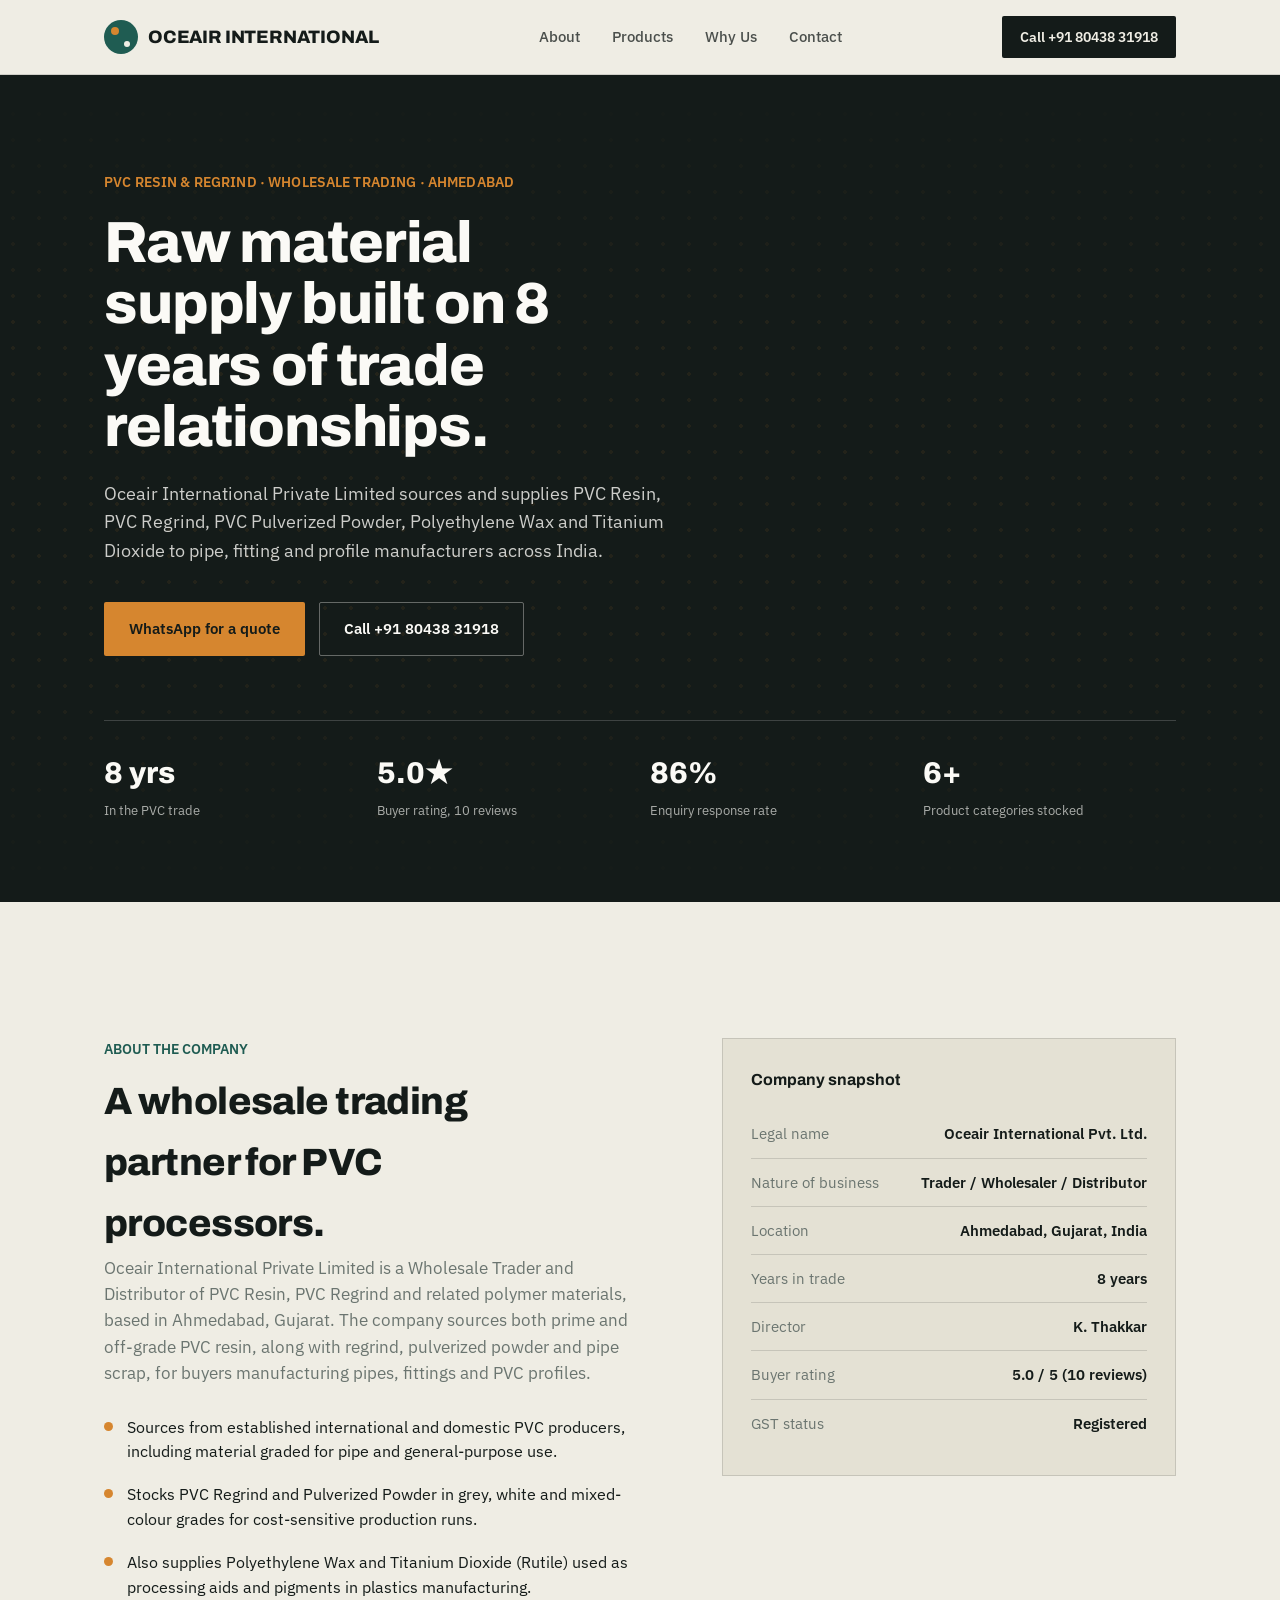
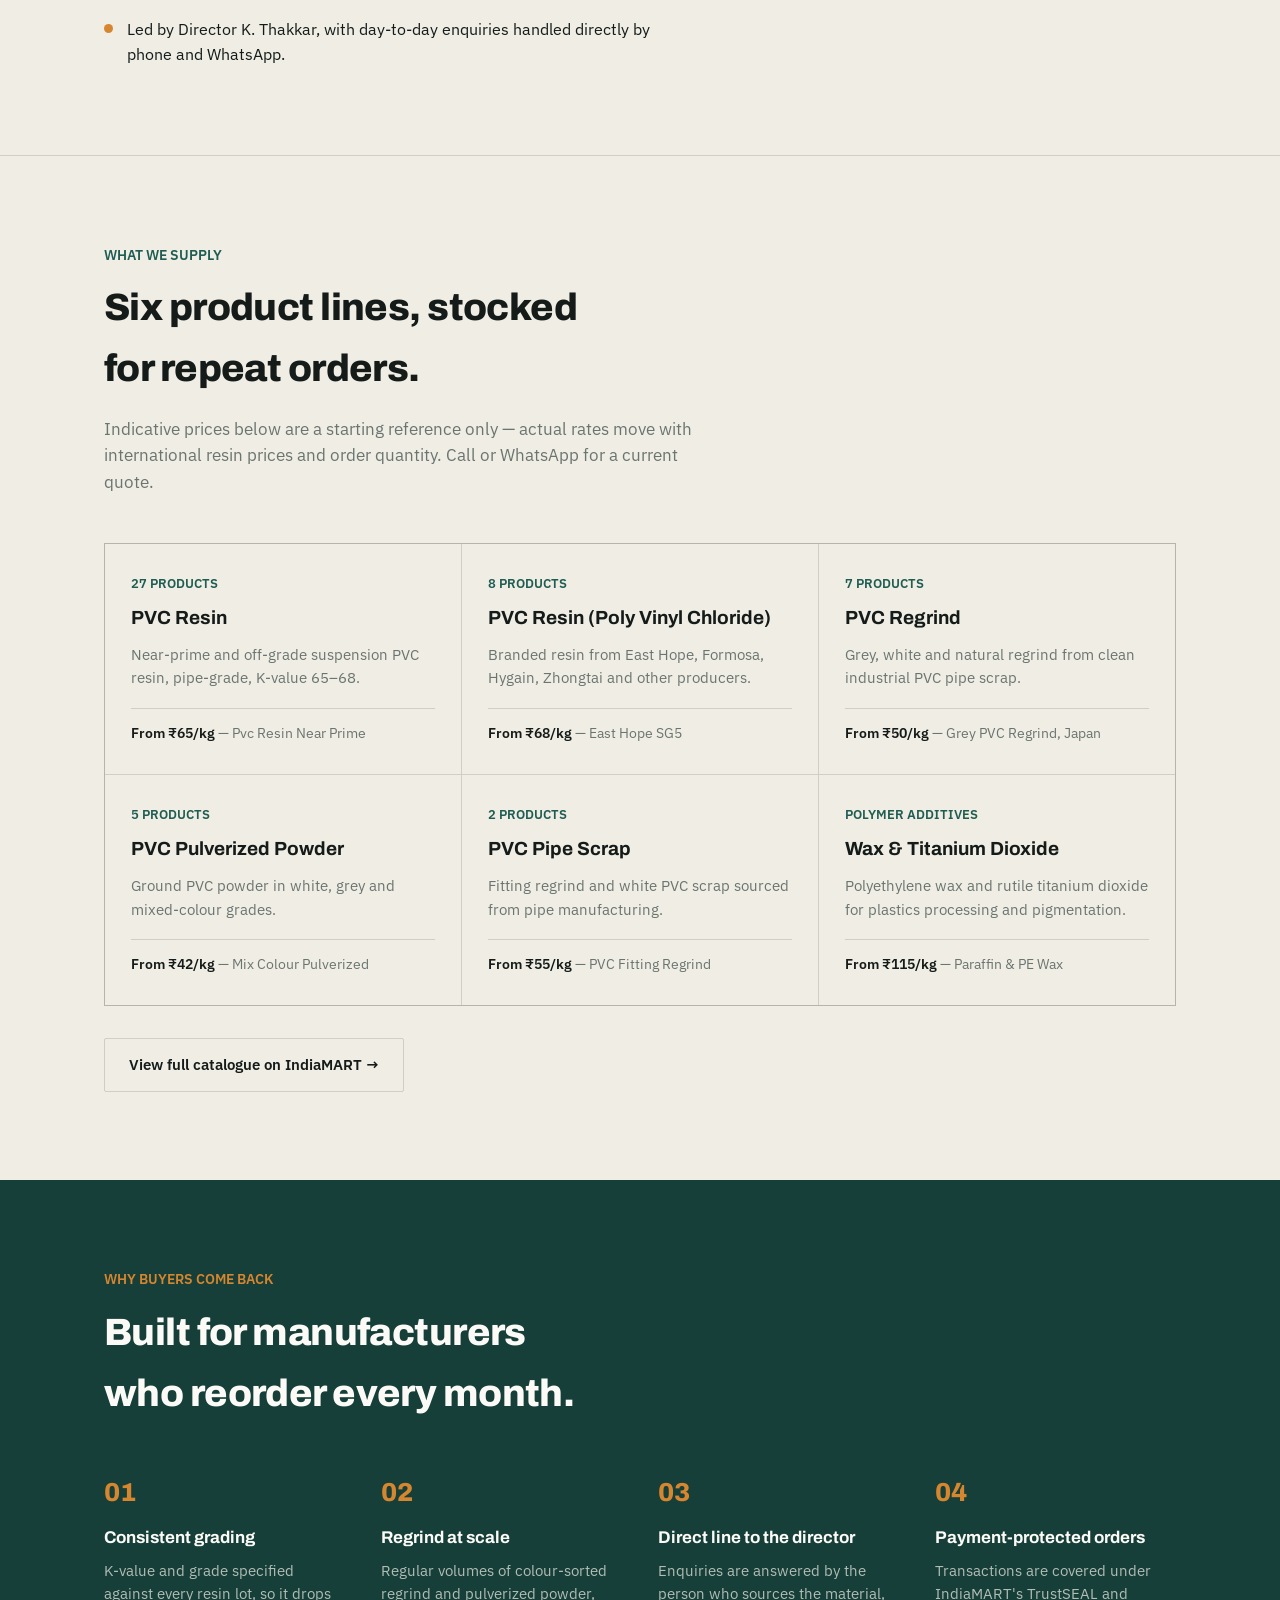
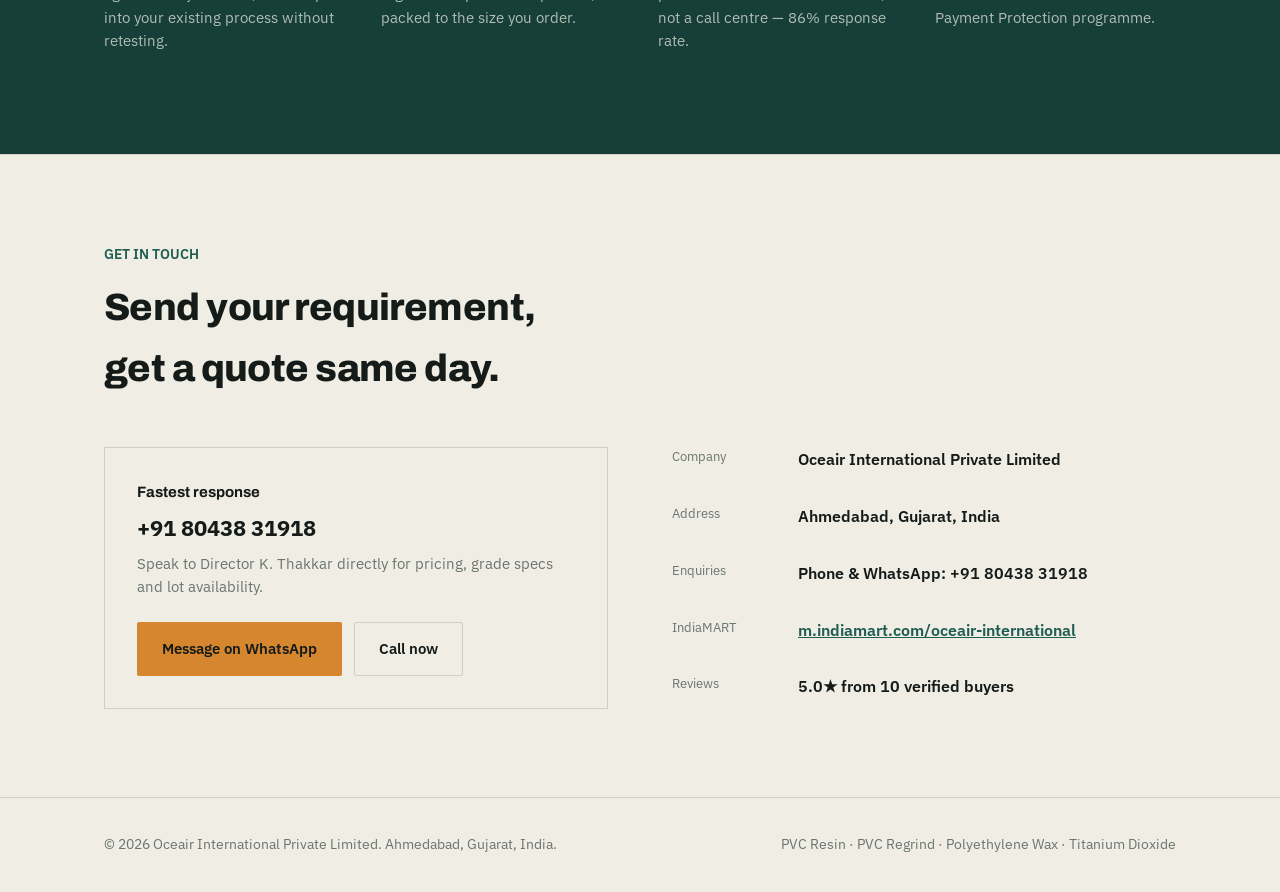
==== index.html @ 1bbd261e "Add files via upload" ====
<!DOCTYPE html>
<html lang="en">
<head>
<meta charset="UTF-8">
<meta name="viewport" content="width=device-width, initial-scale=1">
<title>Oceair International Private Limited | PVC Resin &amp; Regrind Supplier, Ahmedabad</title>
<meta name="description" content="Oceair International Private Limited — Ahmedabad-based trader and wholesale distributor of PVC Resin, PVC Regrind, PVC Pulverized, Polyethylene Wax and Titanium Dioxide. 8 years in the trade.">
<link rel="preconnect" href="https://fonts.googleapis.com">
<link rel="preconnect" href="https://fonts.gstatic.com" crossorigin>
<link href="https://fonts.googleapis.com/css2?family=Archivo:wght@600;700;800;900&family=IBM+Plex+Sans:wght@400;500;600;700&display=swap" rel="stylesheet">
<style>
  :root{
    --ink:#141B19;
    --paper:#EFEDE4;
    --paper-2:#E4E1D4;
    --teal:#1F5C52;
    --teal-dark:#153F38;
    --amber:#D6862F;
    --steel:#6B7570;
    --line: rgba(20,27,25,0.14);
    --max: 1120px;
  }
  *{box-sizing:border-box;}
  html{scroll-behavior:smooth;}
  body{
    margin:0;
    background:var(--paper);
    color:var(--ink);
    font-family:"IBM Plex Sans", Arial, sans-serif;
    font-size:16px;
    line-height:1.6;
    -webkit-font-smoothing:antialiased;
  }
  h1,h2,h3,.eyebrow-num{
    font-family:"Archivo", Arial, sans-serif;
    margin:0;
  }
  a{color:inherit;}
  img{max-width:100%;display:block;}
  .wrap{max-width:var(--max); margin:0 auto; padding:0 24px;}
  .section{padding:88px 0;}
  .section-tight{padding:56px 0;}
  .divider{border:none; border-top:1px solid var(--line); margin:0;}

  /* ---------- Header ---------- */
  header{
    position:sticky; top:0; z-index:50;
    background:rgba(239,237,228,0.92);
    backdrop-filter:blur(6px);
    border-bottom:1px solid var(--line);
  }
  .nav{
    max-width:var(--max); margin:0 auto; padding:16px 24px;
    display:flex; align-items:center; justify-content:space-between;
  }
  .brand{
    display:flex; align-items:center; gap:10px;
    font-family:"Archivo", Arial, sans-serif;
    font-weight:800; font-size:18px; letter-spacing:-0.01em;
    text-decoration:none; color:var(--ink);
  }
  .brand-mark{
    width:34px; height:34px; border-radius:50%;
    background:var(--teal);
    position:relative; flex-shrink:0;
  }
  .brand-mark::before, .brand-mark::after{
    content:""; position:absolute; border-radius:50%; background:var(--amber);
  }
  .brand-mark::before{ width:8px; height:8px; top:7px; left:7px; }
  .brand-mark::after{ width:6px; height:6px; bottom:7px; right:8px; background:var(--paper);}
  .navlinks{display:flex; gap:32px; font-size:15px; font-weight:500;}
  .navlinks a{text-decoration:none; color:var(--ink); opacity:0.75; transition:opacity .15s;}
  .navlinks a:hover{opacity:1;}
  .nav-cta{
    display:inline-flex; align-items:center; gap:8px;
    background:var(--ink); color:var(--paper);
    padding:10px 18px; border-radius:2px; font-weight:600; font-size:14px;
    text-decoration:none; white-space:nowrap;
  }
  .menu-btn{display:none; background:none; border:none; cursor:pointer; padding:4px;}
  .menu-btn span{display:block; width:22px; height:2px; background:var(--ink); margin:5px 0;}

  /* ---------- Hero ---------- */
  .hero{
    background:var(--ink); color:var(--paper);
    position:relative; overflow:hidden;
    padding:96px 0 80px;
  }
  .hero::before{
    content:"";
    position:absolute; inset:0;
    background-image: radial-gradient(rgba(214,134,47,0.55) 1.6px, transparent 1.6px);
    background-size: 26px 26px;
    opacity:0.14;
    mask-image: linear-gradient(to bottom, transparent, black 30%, black 70%, transparent);
  }
  .hero-inner{position:relative; max-width:var(--max); margin:0 auto; padding:0 24px;}
  .hero-tag{
    font-size:14px; font-weight:600; color:var(--amber);
    letter-spacing:0.01em; margin-bottom:18px;
  }
  .hero h1{
    font-size:clamp(34px, 5.4vw, 58px);
    font-weight:800; line-height:1.06; letter-spacing:-0.02em;
    max-width:15ch; color:#FBFAF6;
  }
  .hero p.lead{
    margin-top:22px; font-size:18px; max-width:52ch; color:rgba(251,250,246,0.8);
  }
  .hero-actions{display:flex; gap:14px; margin-top:36px; flex-wrap:wrap;}
  .btn{
    display:inline-flex; align-items:center; gap:8px;
    padding:14px 24px; border-radius:2px; font-weight:600; font-size:15px;
    text-decoration:none; border:1px solid transparent; cursor:pointer;
  }
  .btn-primary{background:var(--amber); color:var(--ink);}
  .btn-primary:hover{background:#c3781f;}
  .btn-outline{border-color:rgba(251,250,246,0.35); color:#FBFAF6;}
  .btn-outline:hover{border-color:#FBFAF6;}
  .hero-stats{
    margin-top:64px; display:grid; grid-template-columns:repeat(4,1fr);
    border-top:1px solid rgba(251,250,246,0.18); padding-top:28px; gap:20px;
  }
  .stat-num{font-family:"Archivo",sans-serif; font-weight:800; font-size:30px; color:#FBFAF6;}
  .stat-label{font-size:13px; color:rgba(251,250,246,0.65); margin-top:4px;}

  /* ---------- Section headings ---------- */
  .kicker{
    font-size:14px; font-weight:600; color:var(--teal); margin-bottom:12px;
  }
  .section h2{
    font-size:clamp(26px, 3.4vw, 38px); font-weight:800; letter-spacing:-0.015em; max-width:20ch;
  }
  .section .desc{margin-top:16px; max-width:60ch; color:var(--steel); font-size:16.5px;}

  /* ---------- About ---------- */
  .about-grid{
    display:grid; grid-template-columns:1.1fr 0.9fr; gap:64px; margin-top:48px; align-items:start;
  }
  .about-grid .desc{margin-top:0;}
  .about-points{list-style:none; margin:28px 0 0; padding:0; display:grid; gap:18px;}
  .about-points li{
    display:flex; gap:14px; font-size:15.5px; color:var(--ink);
  }
  .about-points .dot{
    flex-shrink:0; width:9px; height:9px; border-radius:50%; background:var(--amber); margin-top:7px;
  }
  .credential-box{
    border:1px solid var(--line); padding:28px; background:var(--paper-2);
  }
  .credential-box h3{font-size:16px; font-weight:700; margin-bottom:18px;}
  .credential-row{
    display:flex; justify-content:space-between; padding:12px 0; border-top:1px solid var(--line);
    font-size:14.5px;
  }
  .credential-row:first-of-type{border-top:none;}
  .credential-row span:first-child{color:var(--steel);}
  .credential-row span:last-child{font-weight:600; text-align:right;}

  /* ---------- Products ---------- */
  .product-grid{
    margin-top:48px; display:grid; grid-template-columns:repeat(3,1fr); gap:1px;
    background:var(--line); border:1px solid var(--line);
  }
  .product-card{background:var(--paper); padding:30px 26px;}
  .product-card .cat-count{font-size:13px; color:var(--teal); font-weight:600;}
  .product-card h3{font-size:19px; font-weight:700; margin-top:8px;}
  .product-card p{font-size:14.5px; color:var(--steel); margin-top:10px; min-height:44px;}
  .product-card .price-from{
    margin-top:18px; font-size:13.5px; color:var(--ink); font-weight:600;
    border-top:1px solid var(--line); padding-top:14px;
  }
  .product-card .price-from em{
    font-style:normal; color:var(--steel); font-weight:400;
  }

  /* ---------- Why us ---------- */
  .why-band{background:var(--teal-dark); color:var(--paper);}
  .why-grid{
    margin-top:48px; display:grid; grid-template-columns:repeat(4,1fr); gap:36px;
  }
  .why-band .kicker{color:var(--amber);}
  .why-band h2{color:#FBFAF6;}
  .why-item h3{font-size:17px; font-weight:700; color:#FBFAF6;}
  .why-item p{font-size:14.5px; color:rgba(239,237,228,0.72); margin-top:8px;}
  .why-item .why-num{
    font-family:"Archivo",sans-serif; font-weight:800; font-size:26px; color:var(--amber); margin-bottom:10px;
  }

  /* ---------- Contact ---------- */
  .contact-grid{
    margin-top:48px; display:grid; grid-template-columns:1fr 1fr; gap:64px;
  }
  .contact-card{border:1px solid var(--line); padding:32px;}
  .contact-card h3{font-size:15px; font-weight:700; text-transform:none; margin-bottom:6px;}
  .contact-card .big{font-size:22px; font-weight:700; margin-top:4px;}
  .contact-actions{display:flex; gap:12px; margin-top:24px; flex-wrap:wrap;}
  .contact-list{list-style:none; margin:0; padding:0; display:grid; gap:22px;}
  .contact-list li{display:flex; gap:16px;}
  .contact-list .label{font-size:13px; color:var(--steel); min-width:110px;}
  .contact-list .value{font-weight:600; font-size:15.5px;}

  footer{border-top:1px solid var(--line); padding:36px 0; font-size:13.5px; color:var(--steel);}
  .foot-row{display:flex; justify-content:space-between; align-items:center; flex-wrap:wrap; gap:12px;}

  @media (max-width: 860px){
    .navlinks{display:none;}
    .nav-cta{display:none;}
    .menu-btn{display:block;}
    .hero-stats{grid-template-columns:repeat(2,1fr); row-gap:24px;}
    .about-grid{grid-template-columns:1fr; gap:32px;}
    .product-grid{grid-template-columns:1fr;}
    .why-grid{grid-template-columns:1fr 1fr; row-gap:32px;}
    .contact-grid{grid-template-columns:1fr; gap:36px;}
    .section{padding:64px 0;}
  }
</style>
</head>
<body>

<header>
  <div class="nav">
    <a class="brand" href="#top">
      <span class="brand-mark"></span>
      OCEAIR INTERNATIONAL
    </a>
    <nav class="navlinks">
      <a href="#about">About</a>
      <a href="#products">Products</a>
      <a href="#why">Why Us</a>
      <a href="#contact">Contact</a>
    </nav>
    <a class="nav-cta" href="tel:+918043831918">Call +91 80438 31918</a>
    <button class="menu-btn" aria-label="Menu" onclick="document.getElementById('mnav').classList.toggle('open')">
      <span></span><span></span><span></span>
    </button>
  </div>
  <div id="mnav" style="display:none; border-top:1px solid var(--line); padding:16px 24px;">
    <div style="display:grid; gap:14px; font-weight:600;">
      <a href="#about">About</a>
      <a href="#products">Products</a>
      <a href="#why">Why Us</a>
      <a href="#contact">Contact</a>
      <a href="tel:+918043831918">Call +91 80438 31918</a>
    </div>
  </div>
</header>

<section class="hero" id="top">
  <div class="hero-inner">
    <div class="hero-tag">PVC RESIN &amp; REGRIND · WHOLESALE TRADING · AHMEDABAD</div>
    <h1>Raw material supply built on 8 years of trade relationships.</h1>
    <p class="lead">Oceair International Private Limited sources and supplies PVC Resin, PVC Regrind, PVC Pulverized Powder, Polyethylene Wax and Titanium Dioxide to pipe, fitting and profile manufacturers across India.</p>
    <div class="hero-actions">
      <a class="btn btn-primary" href="https://wa.me/918043831918" target="_blank" rel="noopener">WhatsApp for a quote</a>
      <a class="btn btn-outline" href="tel:+918043831918">Call +91 80438 31918</a>
    </div>
    <div class="hero-stats">
      <div>
        <div class="stat-num">8 yrs</div>
        <div class="stat-label">In the PVC trade</div>
      </div>
      <div>
        <div class="stat-num">5.0★</div>
        <div class="stat-label">Buyer rating, 10 reviews</div>
      </div>
      <div>
        <div class="stat-num">86%</div>
        <div class="stat-label">Enquiry response rate</div>
      </div>
      <div>
        <div class="stat-num">6+</div>
        <div class="stat-label">Product categories stocked</div>
      </div>
    </div>
  </div>
</section>

<section class="section" id="about">
  <div class="wrap">
    <div class="about-grid">
      <div>
        <div class="kicker">ABOUT THE COMPANY</div>
        <h2>A wholesale trading partner for PVC processors.</h2>
        <p class="desc">Oceair International Private Limited is a Wholesale Trader and Distributor of PVC Resin, PVC Regrind and related polymer materials, based in Ahmedabad, Gujarat. The company sources both prime and off-grade PVC resin, along with regrind, pulverized powder and pipe scrap, for buyers manufacturing pipes, fittings and PVC profiles.</p>
        <ul class="about-points">
          <li><span class="dot"></span> Sources from established international and domestic PVC producers, including material graded for pipe and general-purpose use.</li>
          <li><span class="dot"></span> Stocks PVC Regrind and Pulverized Powder in grey, white and mixed-colour grades for cost-sensitive production runs.</li>
          <li><span class="dot"></span> Also supplies Polyethylene Wax and Titanium Dioxide (Rutile) used as processing aids and pigments in plastics manufacturing.</li>
          <li><span class="dot"></span> Led by Director K. Thakkar, with day-to-day enquiries handled directly by phone and WhatsApp.</li>
        </ul>
      </div>
      <div class="credential-box">
        <h3>Company snapshot</h3>
        <div class="credential-row"><span>Legal name</span><span>Oceair International Pvt. Ltd.</span></div>
        <div class="credential-row"><span>Nature of business</span><span>Trader / Wholesaler / Distributor</span></div>
        <div class="credential-row"><span>Location</span><span>Ahmedabad, Gujarat, India</span></div>
        <div class="credential-row"><span>Years in trade</span><span>8 years</span></div>
        <div class="credential-row"><span>Director</span><span>K. Thakkar</span></div>
        <div class="credential-row"><span>Buyer rating</span><span>5.0 / 5 (10 reviews)</span></div>
        <div class="credential-row"><span>GST status</span><span>Registered</span></div>
      </div>
    </div>
  </div>
</section>

<hr class="divider">

<section class="section" id="products">
  <div class="wrap">
    <div class="kicker">WHAT WE SUPPLY</div>
    <h2>Six product lines, stocked for repeat orders.</h2>
    <p class="desc">Indicative prices below are a starting reference only — actual rates move with international resin prices and order quantity. Call or WhatsApp for a current quote.</p>

    <div class="product-grid">
      <div class="product-card">
        <div class="cat-count">27 PRODUCTS</div>
        <h3>PVC Resin</h3>
        <p>Near-prime and off-grade suspension PVC resin, pipe-grade, K-value 65–68.</p>
        <div class="price-from">From ₹65/kg <em>— Pvc Resin Near Prime</em></div>
      </div>
      <div class="product-card">
        <div class="cat-count">8 PRODUCTS</div>
        <h3>PVC Resin (Poly Vinyl Chloride)</h3>
        <p>Branded resin from East Hope, Formosa, Hygain, Zhongtai and other producers.</p>
        <div class="price-from">From ₹68/kg <em>— East Hope SG5</em></div>
      </div>
      <div class="product-card">
        <div class="cat-count">7 PRODUCTS</div>
        <h3>PVC Regrind</h3>
        <p>Grey, white and natural regrind from clean industrial PVC pipe scrap.</p>
        <div class="price-from">From ₹50/kg <em>— Grey PVC Regrind, Japan</em></div>
      </div>
      <div class="product-card">
        <div class="cat-count">5 PRODUCTS</div>
        <h3>PVC Pulverized Powder</h3>
        <p>Ground PVC powder in white, grey and mixed-colour grades.</p>
        <div class="price-from">From ₹42/kg <em>— Mix Colour Pulverized</em></div>
      </div>
      <div class="product-card">
        <div class="cat-count">2 PRODUCTS</div>
        <h3>PVC Pipe Scrap</h3>
        <p>Fitting regrind and white PVC scrap sourced from pipe manufacturing.</p>
        <div class="price-from">From ₹55/kg <em>— PVC Fitting Regrind</em></div>
      </div>
      <div class="product-card">
        <div class="cat-count">POLYMER ADDITIVES</div>
        <h3>Wax &amp; Titanium Dioxide</h3>
        <p>Polyethylene wax and rutile titanium dioxide for plastics processing and pigmentation.</p>
        <div class="price-from">From ₹115/kg <em>— Paraffin &amp; PE Wax</em></div>
      </div>
    </div>

    <div style="margin-top:32px;">
      <a class="btn btn-outline" style="border-color:var(--line); color:var(--ink);" href="https://m.indiamart.com/oceair-international/products.html" target="_blank" rel="noopener">View full catalogue on IndiaMART →</a>
    </div>
  </div>
</section>

<section class="why-band section" id="why">
  <div class="wrap">
    <div class="kicker">WHY BUYERS COME BACK</div>
    <h2>Built for manufacturers who reorder every month.</h2>
    <div class="why-grid">
      <div class="why-item">
        <div class="why-num">01</div>
        <h3>Consistent grading</h3>
        <p>K-value and grade specified against every resin lot, so it drops into your existing process without retesting.</p>
      </div>
      <div class="why-item">
        <div class="why-num">02</div>
        <h3>Regrind at scale</h3>
        <p>Regular volumes of colour-sorted regrind and pulverized powder, packed to the size you order.</p>
      </div>
      <div class="why-item">
        <div class="why-num">03</div>
        <h3>Direct line to the director</h3>
        <p>Enquiries are answered by the person who sources the material, not a call centre — 86% response rate.</p>
      </div>
      <div class="why-item">
        <div class="why-num">04</div>
        <h3>Payment-protected orders</h3>
        <p>Transactions are covered under IndiaMART's TrustSEAL and Payment Protection programme.</p>
      </div>
    </div>
  </div>
</section>

<hr class="divider">

<section class="section" id="contact">
  <div class="wrap">
    <div class="kicker">GET IN TOUCH</div>
    <h2>Send your requirement, get a quote same day.</h2>
    <div class="contact-grid">
      <div class="contact-card">
        <h3>Fastest response</h3>
        <div class="big">+91 80438 31918</div>
        <p style="color:var(--steel); font-size:14.5px; margin-top:6px;">Speak to Director K. Thakkar directly for pricing, grade specs and lot availability.</p>
        <div class="contact-actions">
          <a class="btn btn-primary" href="https://wa.me/918043831918" target="_blank" rel="noopener">Message on WhatsApp</a>
          <a class="btn btn-outline" style="border-color:var(--line); color:var(--ink);" href="tel:+918043831918">Call now</a>
        </div>
      </div>
      <ul class="contact-list">
        <li>
          <span class="label">Company</span>
          <span class="value">Oceair International Private Limited</span>
        </li>
        <li>
          <span class="label">Address</span>
          <span class="value">Ahmedabad, Gujarat, India</span>
        </li>
        <li>
          <span class="label">Enquiries</span>
          <span class="value">Phone &amp; WhatsApp: +91 80438 31918</span>
        </li>
        <li>
          <span class="label">IndiaMART</span>
          <span class="value"><a href="https://m.indiamart.com/oceair-international/" target="_blank" rel="noopener" style="color:var(--teal);">m.indiamart.com/oceair-international</a></span>
        </li>
        <li>
          <span class="label">Reviews</span>
          <span class="value">5.0★ from 10 verified buyers</span>
        </li>
      </ul>
    </div>
  </div>
</section>

<footer>
  <div class="wrap foot-row">
    <span>© <span id="yr"></span> Oceair International Private Limited. Ahmedabad, Gujarat, India.</span>
    <span>PVC Resin · PVC Regrind · Polyethylene Wax · Titanium Dioxide</span>
  </div>
</footer>

<script>
  document.getElementById('yr').textContent = new Date().getFullYear();
</script>
</body>
</html>
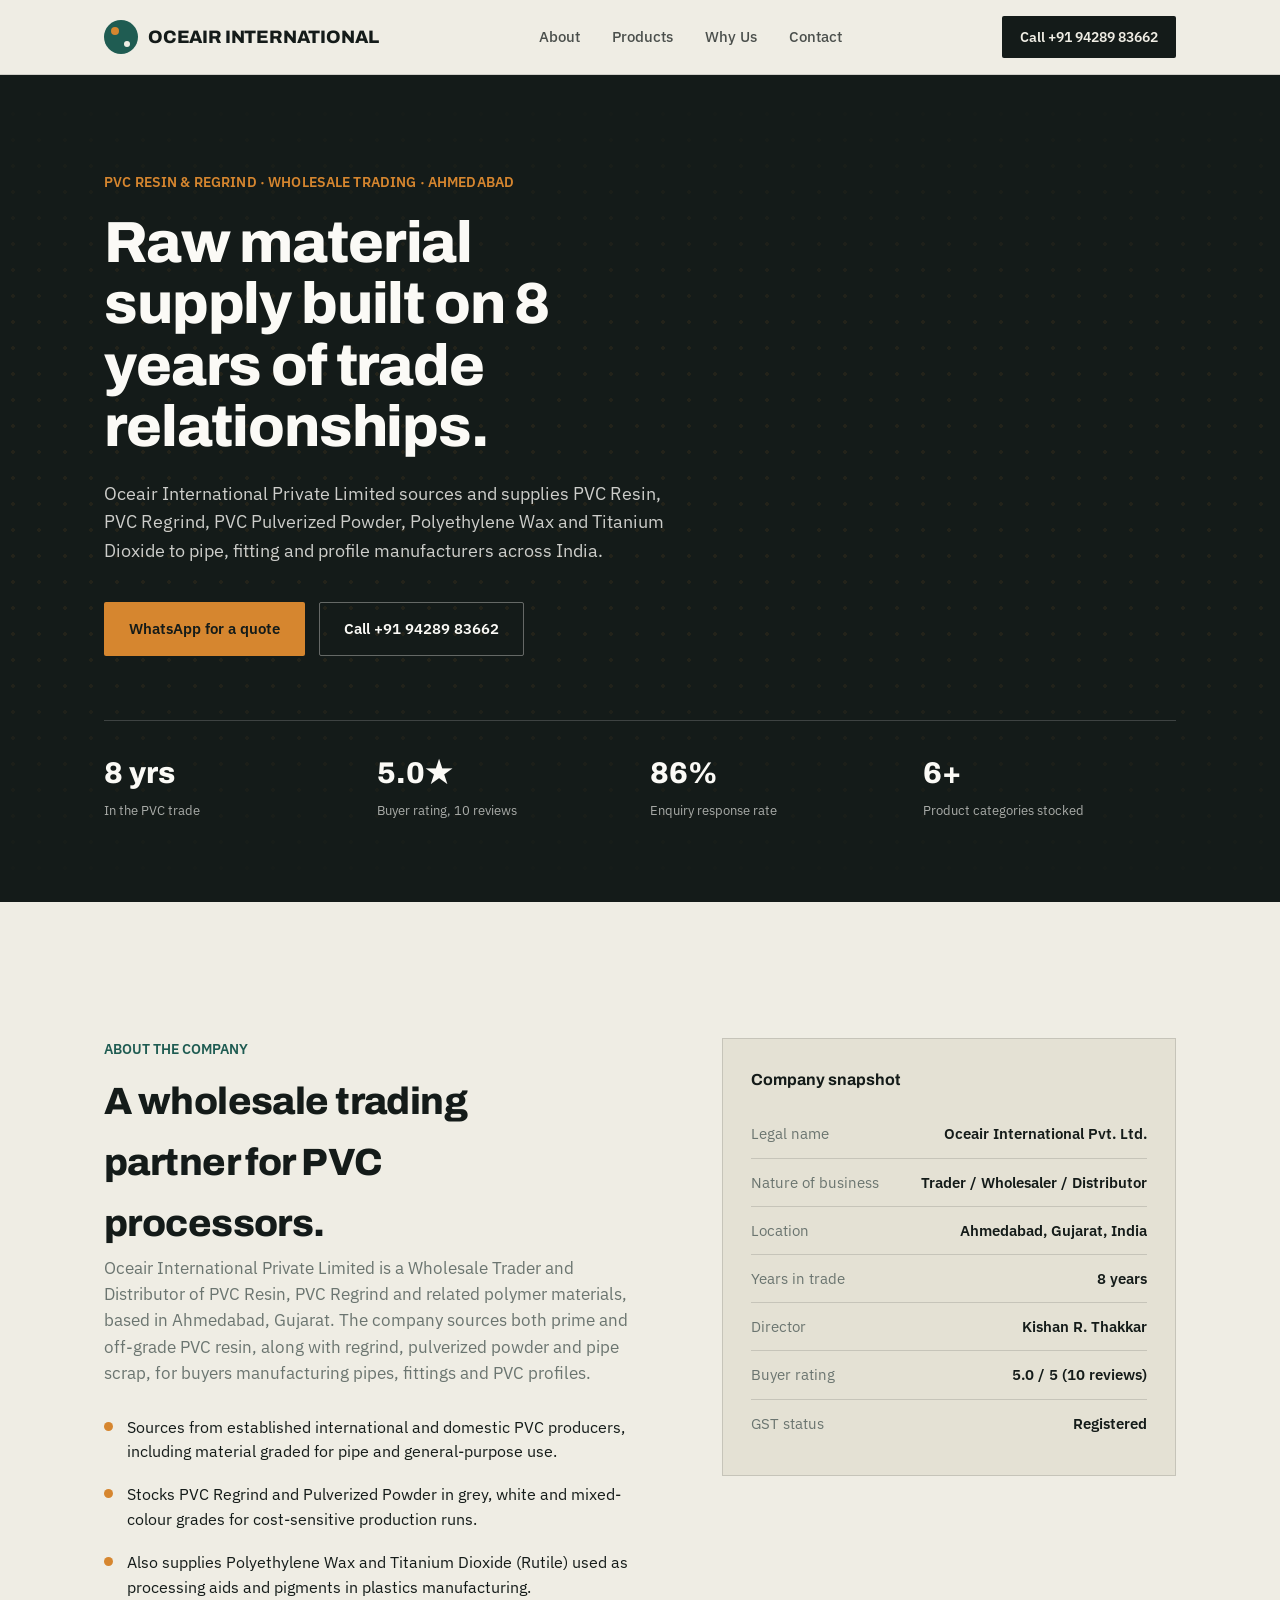
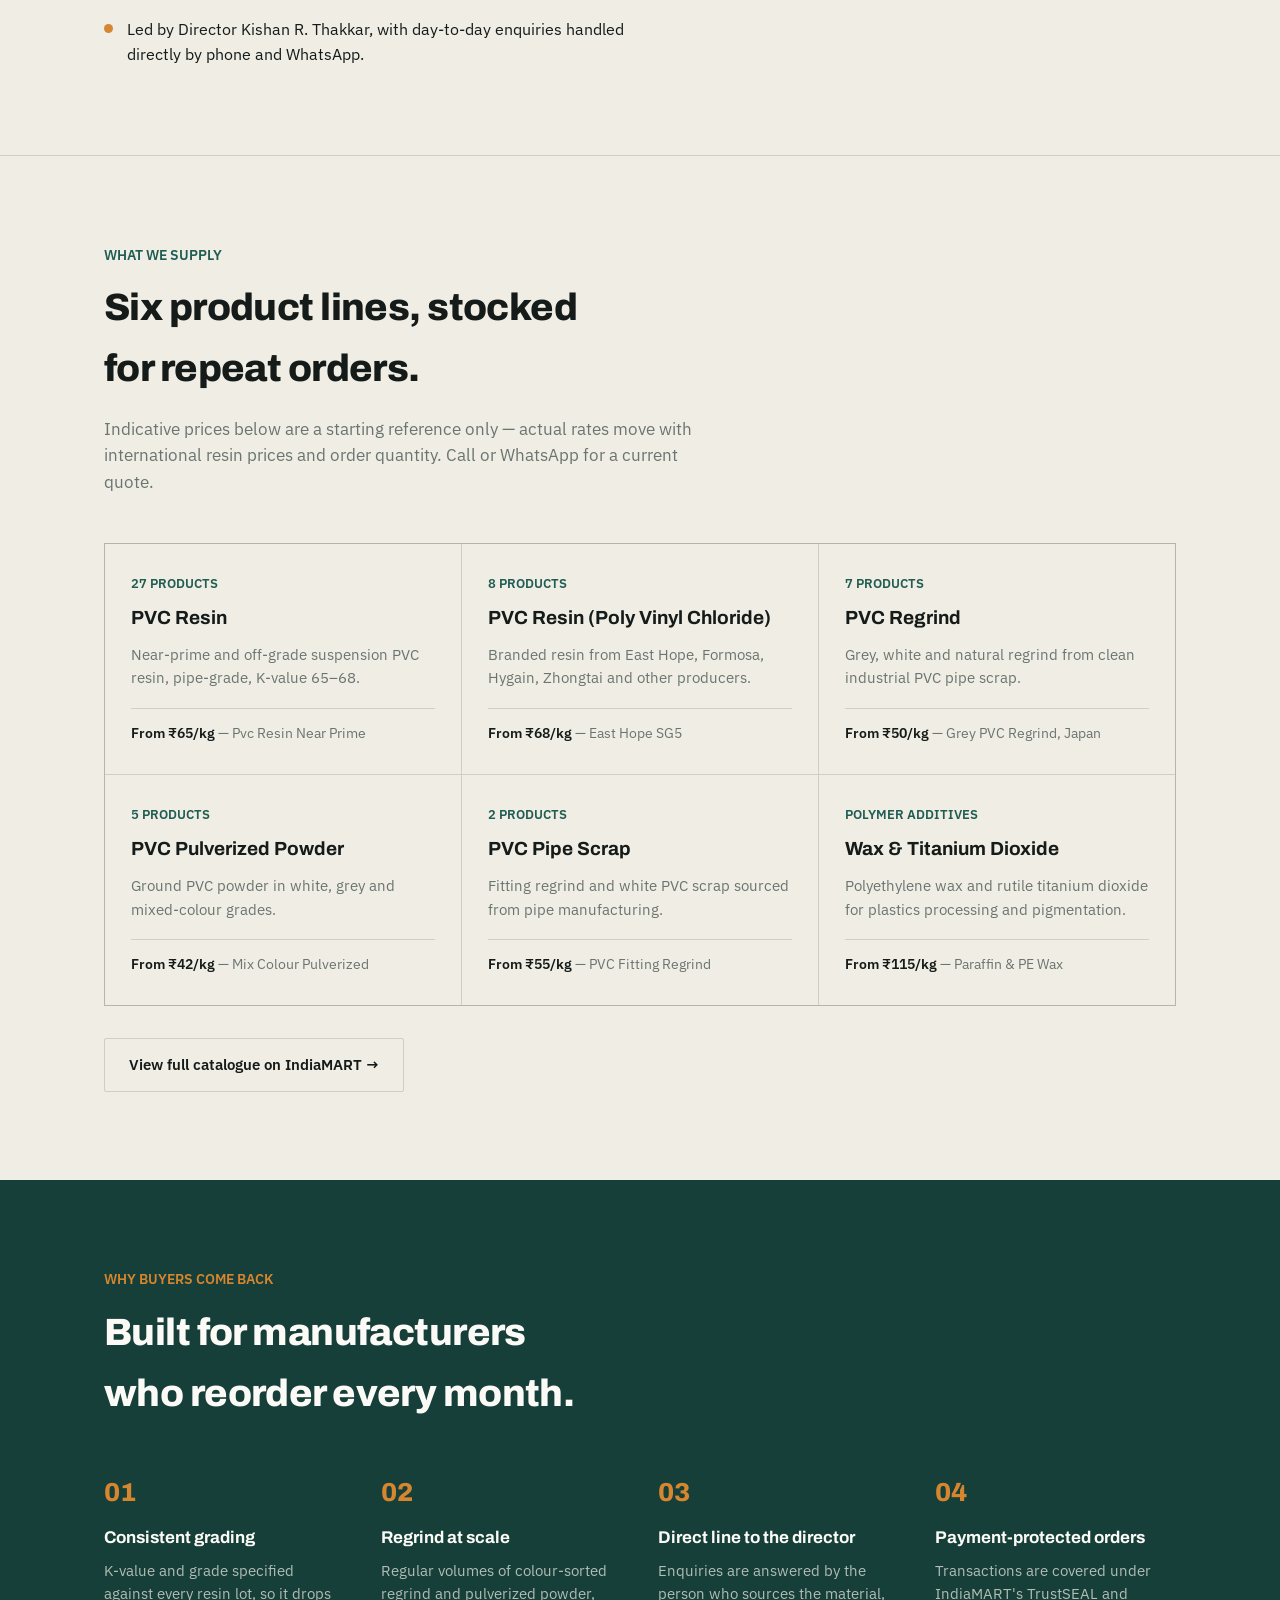
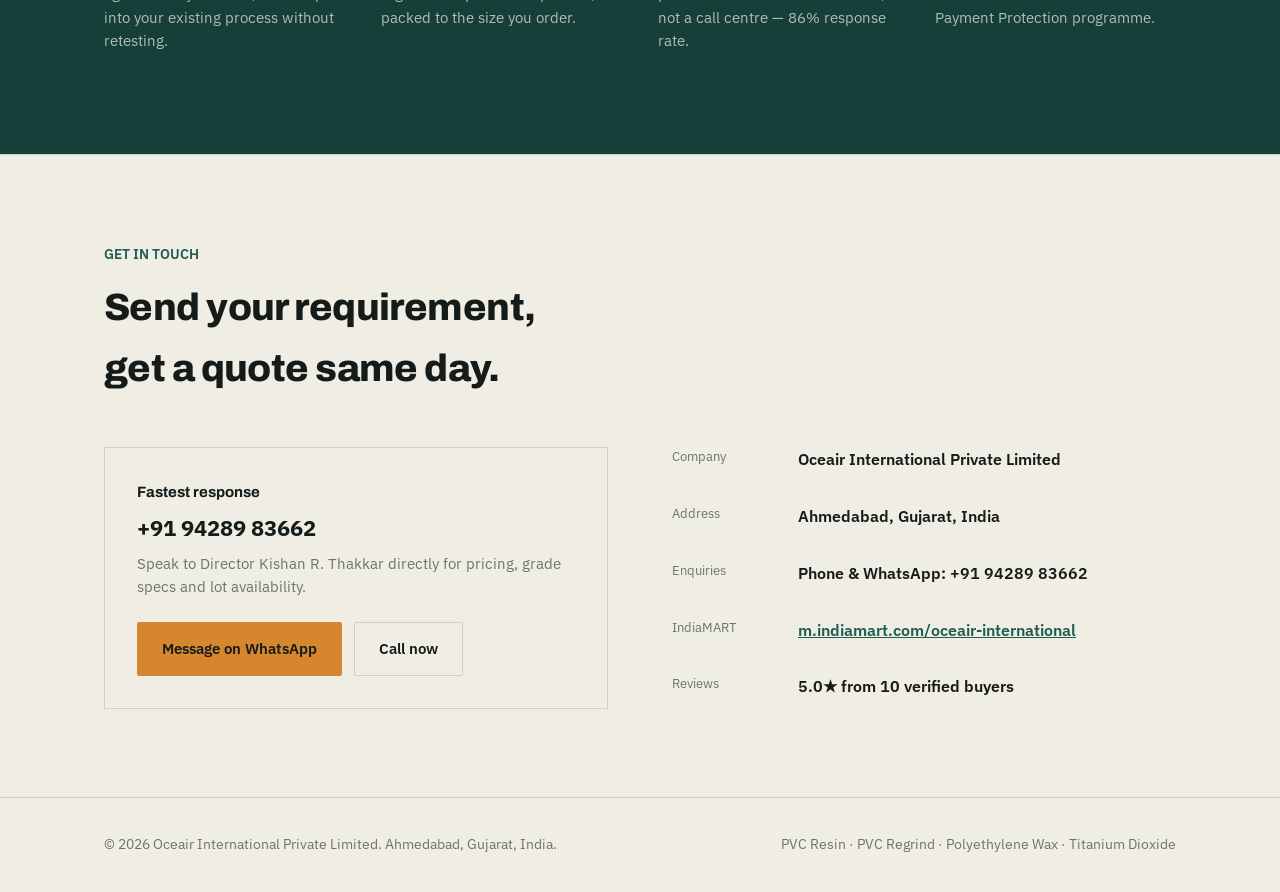
==== commit 59e93ee0: "Added original data in html page" ====
--- a/index.html
+++ b/index.html
@@ -231,7 +231,7 @@
       <a href="#why">Why Us</a>
       <a href="#contact">Contact</a>
     </nav>
-    <a class="nav-cta" href="tel:+918043831918">Call +91 80438 31918</a>
+    <a class="nav-cta" href="tel:+919428983662">Call +91 94289 83662</a>
     <button class="menu-btn" aria-label="Menu" onclick="document.getElementById('mnav').classList.toggle('open')">
       <span></span><span></span><span></span>
     </button>
@@ -242,7 +242,7 @@
       <a href="#products">Products</a>
       <a href="#why">Why Us</a>
       <a href="#contact">Contact</a>
-      <a href="tel:+918043831918">Call +91 80438 31918</a>
+      <a href="tel:+919428983662">Call +91 94289 83662</a>
     </div>
   </div>
 </header>
@@ -253,8 +253,8 @@
     <h1>Raw material supply built on 8 years of trade relationships.</h1>
     <p class="lead">Oceair International Private Limited sources and supplies PVC Resin, PVC Regrind, PVC Pulverized Powder, Polyethylene Wax and Titanium Dioxide to pipe, fitting and profile manufacturers across India.</p>
     <div class="hero-actions">
-      <a class="btn btn-primary" href="https://wa.me/918043831918" target="_blank" rel="noopener">WhatsApp for a quote</a>
-      <a class="btn btn-outline" href="tel:+918043831918">Call +91 80438 31918</a>
+      <a class="btn btn-primary" href="https://wa.me/919428983662" target="_blank" rel="noopener">WhatsApp for a quote</a>
+      <a class="btn btn-outline" href="tel:+919428983662">Call +91 94289 83662</a>
     </div>
     <div class="hero-stats">
       <div>
@@ -288,7 +288,7 @@
           <li><span class="dot"></span> Sources from established international and domestic PVC producers, including material graded for pipe and general-purpose use.</li>
           <li><span class="dot"></span> Stocks PVC Regrind and Pulverized Powder in grey, white and mixed-colour grades for cost-sensitive production runs.</li>
           <li><span class="dot"></span> Also supplies Polyethylene Wax and Titanium Dioxide (Rutile) used as processing aids and pigments in plastics manufacturing.</li>
-          <li><span class="dot"></span> Led by Director K. Thakkar, with day-to-day enquiries handled directly by phone and WhatsApp.</li>
+          <li><span class="dot"></span> Led by Director Kishan R. Thakkar, with day-to-day enquiries handled directly by phone and WhatsApp.</li>
         </ul>
       </div>
       <div class="credential-box">
@@ -297,7 +297,7 @@
         <div class="credential-row"><span>Nature of business</span><span>Trader / Wholesaler / Distributor</span></div>
         <div class="credential-row"><span>Location</span><span>Ahmedabad, Gujarat, India</span></div>
         <div class="credential-row"><span>Years in trade</span><span>8 years</span></div>
-        <div class="credential-row"><span>Director</span><span>K. Thakkar</span></div>
+        <div class="credential-row"><span>Director</span><span>Kishan R. Thakkar</span></div>
         <div class="credential-row"><span>Buyer rating</span><span>5.0 / 5 (10 reviews)</span></div>
         <div class="credential-row"><span>GST status</span><span>Registered</span></div>
       </div>
@@ -396,11 +396,11 @@
     <div class="contact-grid">
       <div class="contact-card">
         <h3>Fastest response</h3>
-        <div class="big">+91 80438 31918</div>
-        <p style="color:var(--steel); font-size:14.5px; margin-top:6px;">Speak to Director K. Thakkar directly for pricing, grade specs and lot availability.</p>
+        <div class="big">+91 94289 83662</div>
+        <p style="color:var(--steel); font-size:14.5px; margin-top:6px;">Speak to Director Kishan R. Thakkar directly for pricing, grade specs and lot availability.</p>
         <div class="contact-actions">
-          <a class="btn btn-primary" href="https://wa.me/918043831918" target="_blank" rel="noopener">Message on WhatsApp</a>
-          <a class="btn btn-outline" style="border-color:var(--line); color:var(--ink);" href="tel:+918043831918">Call now</a>
+          <a class="btn btn-primary" href="https://wa.me/919428983662" target="_blank" rel="noopener">Message on WhatsApp</a>
+          <a class="btn btn-outline" style="border-color:var(--line); color:var(--ink);" href="tel:+919428983662">Call now</a>
         </div>
       </div>
       <ul class="contact-list">
@@ -414,7 +414,7 @@
         </li>
         <li>
           <span class="label">Enquiries</span>
-          <span class="value">Phone &amp; WhatsApp: +91 80438 31918</span>
+          <span class="value">Phone &amp; WhatsApp: +91 94289 83662</span>
         </li>
         <li>
           <span class="label">IndiaMART</span>
